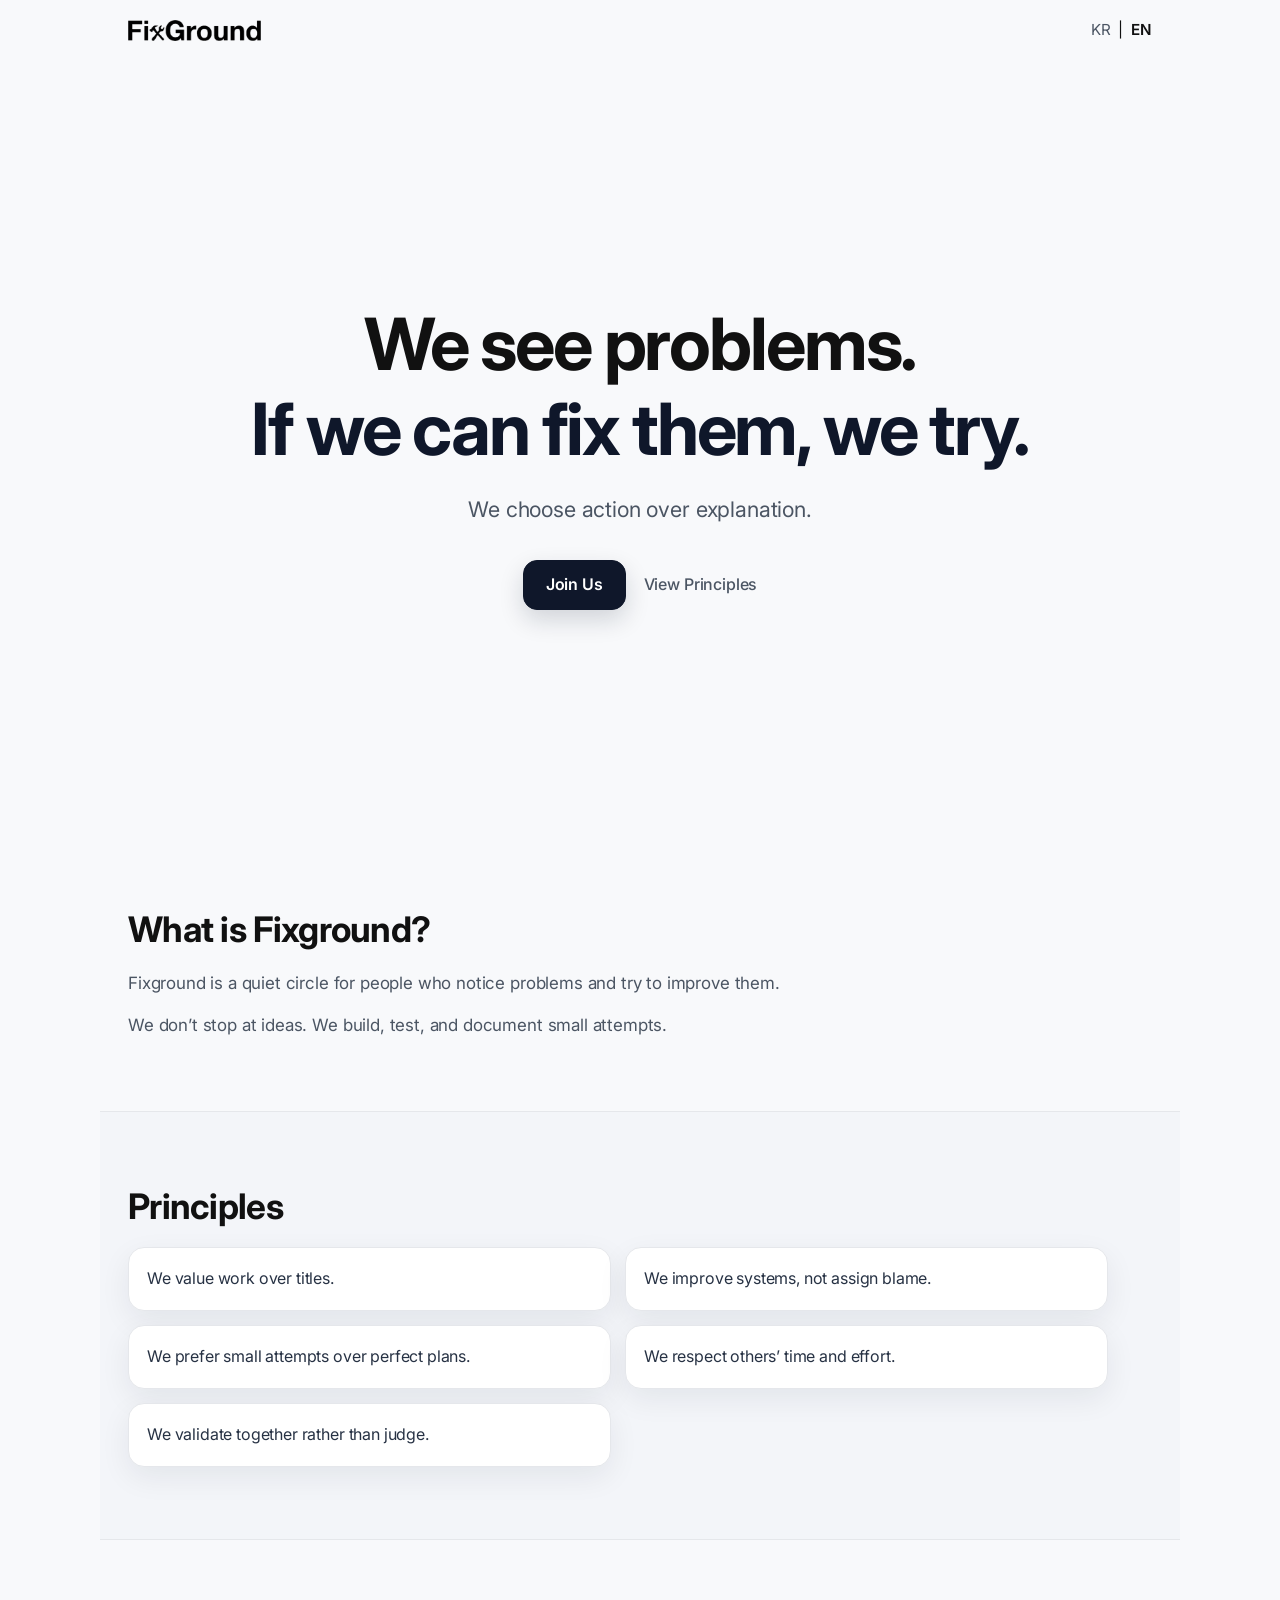
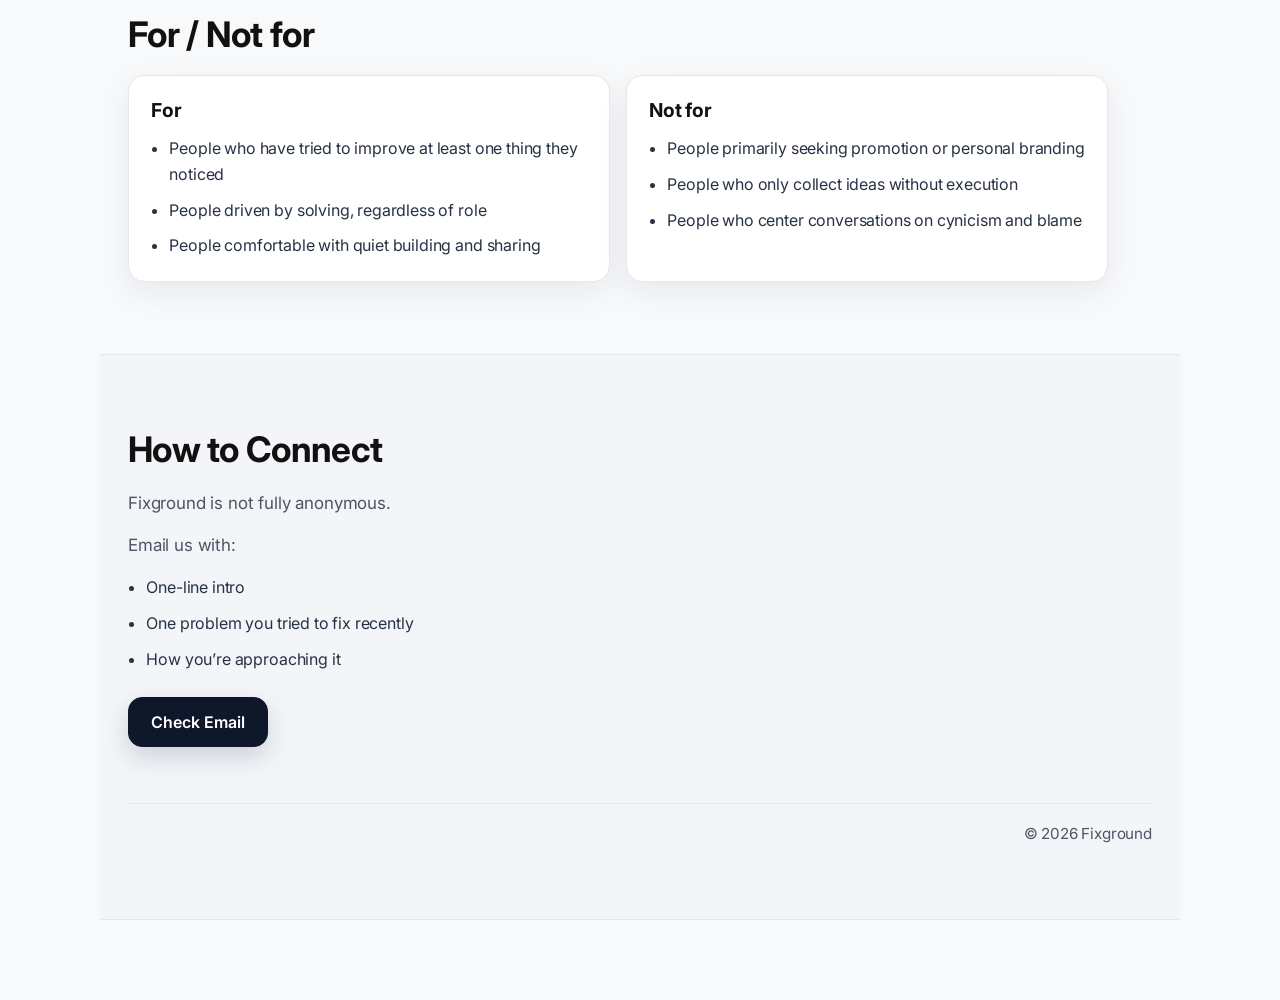
==== en/index.html @ d7d4081b "update page" ====
<!doctype html>
<html lang="en">
<head>
  <meta charset="UTF-8" />
  <meta name="viewport" content="width=device-width, initial-scale=1.0" />
  <meta name="description" content="Fixground is a quiet circle for people who notice problems and try to improve them." />
  <title>Fixground</title>
  <link rel="icon" href="../assets/favicon.ico" type="image/x-icon" />
  <link rel="preconnect" href="https://fonts.googleapis.com" />
  <link rel="preconnect" href="https://fonts.gstatic.com" crossorigin />
  <link href="https://fonts.googleapis.com/css2?family=Inter:wght@400;500;600;700&display=swap" rel="stylesheet" />
  <link rel="stylesheet" href="../assets/styles.css" />
</head>
<body id="top">
  <header class="site-header">
    <div class="header-inner">
      <a class="logo-link" href="#top" data-scroll-top aria-label="Back to top">
        <img class="logo-image" src="../assets/fixground-logo.png" alt="Fixground" />
      </a>
      <nav class="lang-switch" aria-label="Language Switch">
        <a href="../kr/index.html">KR</a>
        <span aria-hidden="true">|</span>
        <a href="./index.html" aria-current="page">EN</a>
      </nav>
    </div>
  </header>

  <main class="main">
    <section class="hero" data-reveal-group>
      <div class="hero-inner">
        <h1 class="hero-title hero-seq">We see problems.<br /><span class="strong">If we can fix them, we try.</span></h1>
        <p class="hero-subtitle hero-seq">We choose action over explanation.</p>
        <div class="hero-actions hero-seq">
          <a class="btn-primary" href="#connect">Join Us</a>
          <a class="link-secondary" href="#principles">View Principles</a>
        </div>
      </div>
    </section>

    <section class="section" data-reveal-group>
      <div class="section-inner">
        <h2 class="section-title reveal">What is Fixground?</h2>
        <p class="text-block reveal">Fixground is a quiet circle for people who notice problems and try to improve them.</p>
        <p class="text-block reveal">We don’t stop at ideas. We build, test, and document small attempts.</p>
      </div>
    </section>

    <section class="section section-alt" id="principles" data-reveal-group>
      <div class="section-inner">
        <h2 class="section-title reveal">Principles</h2>
        <div class="card-grid">
          <article class="principle-card stagger-item">We value work over titles.</article>
          <article class="principle-card stagger-item">We improve systems, not assign blame.</article>
          <article class="principle-card stagger-item">We prefer small attempts over perfect plans.</article>
          <article class="principle-card stagger-item">We respect others’ time and effort.</article>
          <article class="principle-card stagger-item">We validate together rather than judge.</article>
        </div>
      </div>
    </section>

    <section class="section" data-reveal-group>
      <div class="section-inner">
        <h2 class="section-title reveal">For / Not for</h2>
        <div class="split-grid">
          <article class="panel stagger-item">
            <h3 class="panel-title">For</h3>
            <ul class="list">
              <li>People who have tried to improve at least one thing they noticed</li>
              <li>People driven by solving, regardless of role</li>
              <li>People comfortable with quiet building and sharing</li>
            </ul>
          </article>
          <article class="panel stagger-item">
            <h3 class="panel-title">Not for</h3>
            <ul class="list">
              <li>People primarily seeking promotion or personal branding</li>
              <li>People who only collect ideas without execution</li>
              <li>People who center conversations on cynicism and blame</li>
            </ul>
          </article>
        </div>
      </div>
    </section>

    <section class="section section-alt" id="connect" data-reveal-group>
      <div class="section-inner">
        <h2 class="section-title reveal">How to Connect</h2>
        <p class="text-block reveal">Fixground is not fully anonymous.</p>
        <p class="text-block reveal">Email us with:</p>
        <ul class="list" style="margin-top: 16px;">
          <li class="stagger-item">One-line intro</li>
          <li class="stagger-item">One problem you tried to fix recently</li>
          <li class="stagger-item">How you’re approaching it</li>
        </ul>
        <div class="connect-cta reveal">
          <button class="btn-primary" type="button" data-copy-email="dev.bearabbit@gmail.com" data-copy-default="Check Email" data-copy-success="Copied Email">Check Email</button>
        </div>
      </div>
      <footer class="footer reveal">© <span data-year></span> Fixground</footer>
    </section>
  </main>

  <script src="../assets/main.js"></script>
</body>
</html>
---- assets/styles.css ----
:root {
  --bg: #f8f9fb;
  --bg-soft: #f3f5f9;
  --surface: #ffffff;
  --surface-soft: #f7f8fc;
  --text: #111111;
  --muted: #4b5563;
  --accent: #0f172a;
  --line: #e5e7eb;
  --radius: 16px;
  --shadow-soft: 0 10px 30px rgba(15, 23, 42, 0.07);
  --shadow-hover: 0 16px 40px rgba(15, 23, 42, 0.12);
  --easing: cubic-bezier(0.22, 1, 0.36, 1);
}

* {
  box-sizing: border-box;
}

html {
  scroll-behavior: smooth;
}

html,
body {
  margin: 0;
  padding: 0;
  min-height: 100%;
  background: var(--bg);
  color: var(--text);
}

body {
  font-family: "Pretendard", "Inter", "Noto Sans KR", "Apple SD Gothic Neo", "Segoe UI", sans-serif;
  font-size: 16px;
  line-height: 1.62;
  letter-spacing: -0.01em;
  text-rendering: optimizeLegibility;
  position: relative;
  overflow-x: clip;
}

body::before,
body::after {
  content: "";
  position: fixed;
  z-index: -1;
  width: 420px;
  height: 420px;
  border-radius: 999px;
  background: radial-gradient(circle, rgba(30, 41, 59, 0.09) 0%, rgba(30, 41, 59, 0) 70%);
  filter: blur(8px);
  pointer-events: none;
  transition: transform 500ms var(--easing);
}

body::before {
  top: -120px;
  left: -120px;
}

body::after {
  right: -120px;
  bottom: -120px;
}

body.is-scrolling::before {
  transform: translate3d(0, 12px, 0);
}

body.is-scrolling::after {
  transform: translate3d(0, -12px, 0);
}

a {
  color: var(--accent);
  text-decoration-thickness: 1px;
  text-underline-offset: 0.14em;
}

a:focus-visible,
button:focus-visible {
  outline: 2px solid var(--accent);
  outline-offset: 2px;
}

.site-header {
  position: sticky;
  top: 0;
  z-index: 50;
  border-bottom: 1px solid transparent;
  transition: background-color 250ms ease, border-color 250ms ease, backdrop-filter 250ms ease;
}

.site-header.is-scrolled {
  background: rgba(248, 249, 251, 0.75);
  backdrop-filter: blur(12px);
  border-bottom-color: rgba(229, 231, 235, 0.9);
}

.header-inner {
  height: 60px;
  max-width: 1080px;
  margin: 0 auto;
  padding: 0 28px;
  display: flex;
  align-items: center;
  justify-content: space-between;
}

.logo-link {
  display: inline-flex;
  align-items: center;
  color: var(--text);
  text-decoration: none;
}

.logo-image {
  display: block;
  height: 21px;
  width: auto;
}

.lang-switch {
  display: inline-flex;
  align-items: center;
  gap: 8px;
  font-size: 0.95rem;
}

.lang-switch a {
  color: var(--muted);
  text-decoration: none;
  transition: color 180ms ease;
}

.lang-switch a:hover {
  color: var(--text);
}

.lang-switch a[aria-current="page"] {
  color: var(--text);
  font-weight: 600;
}

.main {
  max-width: 1080px;
  margin: 0 auto;
  padding: 0 28px 80px;
}

.hero {
  min-height: min(86vh, 840px);
  display: flex;
  align-items: center;
  justify-content: center;
  text-align: center;
  padding: 80px 0 64px;
}

.hero-inner {
  max-width: 860px;
}

.hero-title {
  margin: 0;
  font-size: clamp(2.1rem, 6.2vw, 4.5rem);
  line-height: 1.18;
  letter-spacing: -0.03em;
  font-weight: 700;
}

.hero-title .strong {
  color: var(--accent);
}

.hero-subtitle {
  margin: 20px auto 0;
  max-width: 620px;
  font-size: clamp(1.02rem, 2.4vw, 1.34rem);
  color: var(--muted);
}

.hero-actions {
  margin-top: 34px;
  display: inline-flex;
  align-items: center;
  gap: 18px;
  flex-wrap: wrap;
  justify-content: center;
}

.btn-primary {
  display: inline-flex;
  align-items: center;
  justify-content: center;
  min-height: 50px;
  padding: 0 22px;
  border: 1px solid var(--accent);
  background: var(--accent);
  color: #ffffff;
  border-radius: 14px;
  text-decoration: none;
  font-weight: 600;
  font-family: inherit;
  font-size: 1rem;
  cursor: pointer;
  box-shadow: 0 10px 24px rgba(15, 23, 42, 0.16);
  transition: transform 220ms ease, box-shadow 220ms ease, filter 220ms ease;
}

.btn-primary:hover {
  transform: scale(1.03);
  box-shadow: 0 14px 28px rgba(15, 23, 42, 0.22);
  text-decoration: none;
}

.link-secondary {
  color: var(--muted);
  text-decoration: none;
  position: relative;
  font-weight: 500;
}

.link-secondary::after {
  content: "";
  position: absolute;
  left: 0;
  bottom: -3px;
  width: 100%;
  height: 1px;
  background: var(--accent);
  transform: scaleX(0);
  transform-origin: left;
  transition: transform 200ms ease;
}

.link-secondary:hover {
  color: var(--text);
}

.link-secondary:hover::after {
  transform: scaleX(1);
}

.section {
  padding: 72px 0;
}

.section-alt {
  background: var(--bg-soft);
  margin: 0 -28px;
  padding: 72px 28px;
  border-top: 1px solid var(--line);
  border-bottom: 1px solid var(--line);
}

.section-inner {
  max-width: 980px;
}

.section-title {
  margin: 0 0 18px;
  font-size: clamp(1.6rem, 3.4vw, 2.2rem);
  line-height: 1.28;
  font-weight: 700;
  letter-spacing: -0.02em;
}

.text-block {
  margin: 0;
  max-width: 74ch;
  font-size: 1.06rem;
  color: var(--muted);
}

.text-block + .text-block {
  margin-top: 14px;
}

.card-grid {
  display: grid;
  grid-template-columns: repeat(2, minmax(0, 1fr));
  gap: 14px;
}

.principle-card {
  border: 1px solid var(--line);
  background: var(--surface);
  border-radius: 16px;
  padding: 18px;
  font-size: 1rem;
  color: #273244;
  box-shadow: var(--shadow-soft);
  transition: transform 220ms ease, box-shadow 220ms ease;
}

.principle-card:hover {
  transform: translateY(-4px);
  box-shadow: var(--shadow-hover);
}

.split-grid {
  display: grid;
  grid-template-columns: 1fr 1fr;
  gap: 16px;
}

.panel {
  border: 1px solid var(--line);
  background: var(--surface);
  border-radius: 16px;
  padding: 22px;
  box-shadow: var(--shadow-soft);
}

.panel-title {
  margin: 0 0 12px;
  font-size: 1.2rem;
  line-height: 1.35;
  font-weight: 700;
  letter-spacing: -0.01em;
}

.list {
  margin: 0;
  padding-left: 1.15rem;
  color: #273244;
}

.list li + li {
  margin-top: 10px;
}

.connect-cta {
  margin-top: 24px;
}

.contact-link {
  display: inline-block;
  margin-top: 10px;
  font-size: clamp(1.4rem, 3vw, 2rem);
  font-weight: 700;
  letter-spacing: -0.02em;
}

.footer {
  margin-top: 56px;
  padding-top: 18px;
  border-top: 1px solid var(--line);
  color: var(--muted);
  font-size: 0.95rem;
  text-align: right;
}

.reveal,
.stagger-item,
.hero-seq {
  opacity: 0;
  transform: translateY(12px);
}

.is-visible {
  opacity: 1;
  transform: translateY(0);
  transition: opacity 700ms var(--easing), transform 700ms var(--easing);
}

.hero-seq.is-visible {
  transition-duration: 760ms;
}

@media (max-width: 920px) {
  .header-inner,
  .main {
    padding-left: 22px;
    padding-right: 22px;
  }

  .section-alt {
    margin-left: -22px;
    margin-right: -22px;
    padding-left: 22px;
    padding-right: 22px;
  }

  .hero {
    min-height: 76vh;
    padding-top: 64px;
    padding-bottom: 52px;
  }

  .section {
    padding: 58px 0;
  }

  .section-alt {
    padding-top: 58px;
    padding-bottom: 58px;
  }

  .card-grid,
  .split-grid {
    grid-template-columns: 1fr;
  }
}

@media (max-width: 560px) {
  .header-inner,
  .main {
    padding-left: 16px;
    padding-right: 16px;
  }

  .section-alt {
    margin-left: -16px;
    margin-right: -16px;
    padding-left: 16px;
    padding-right: 16px;
  }

  .hero-title {
    line-height: 1.24;
  }

  .logo-image {
    height: 18px;
  }

  .btn-primary {
    width: 100%;
  }

  .hero-actions {
    width: 100%;
    gap: 14px;
  }
}

@media (prefers-reduced-motion: reduce) {
  html {
    scroll-behavior: auto;
  }

  *,
  *::before,
  *::after {
    animation: none !important;
    transition-duration: 1ms !important;
    transition-delay: 0ms !important;
    scroll-behavior: auto !important;
  }

  .reveal,
  .stagger-item,
  .hero-seq {
    opacity: 1;
    transform: none;
  }
}
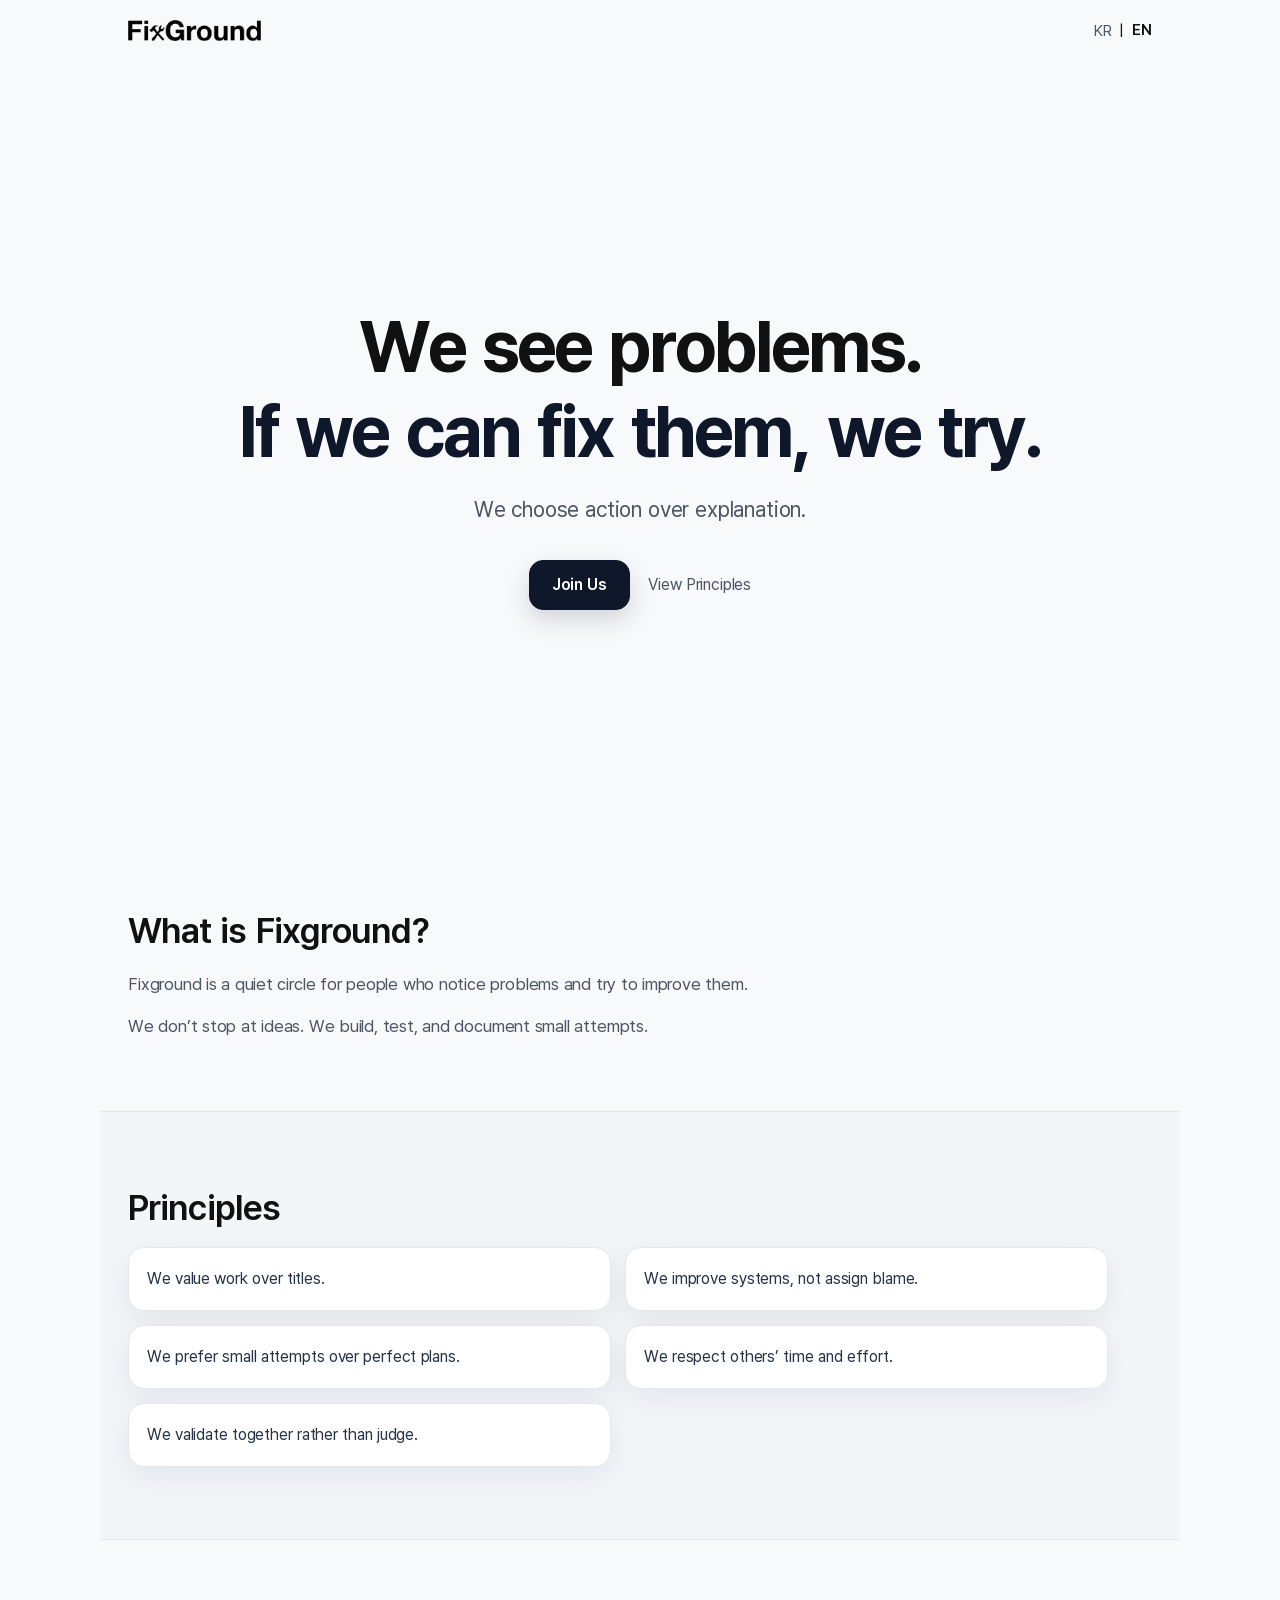
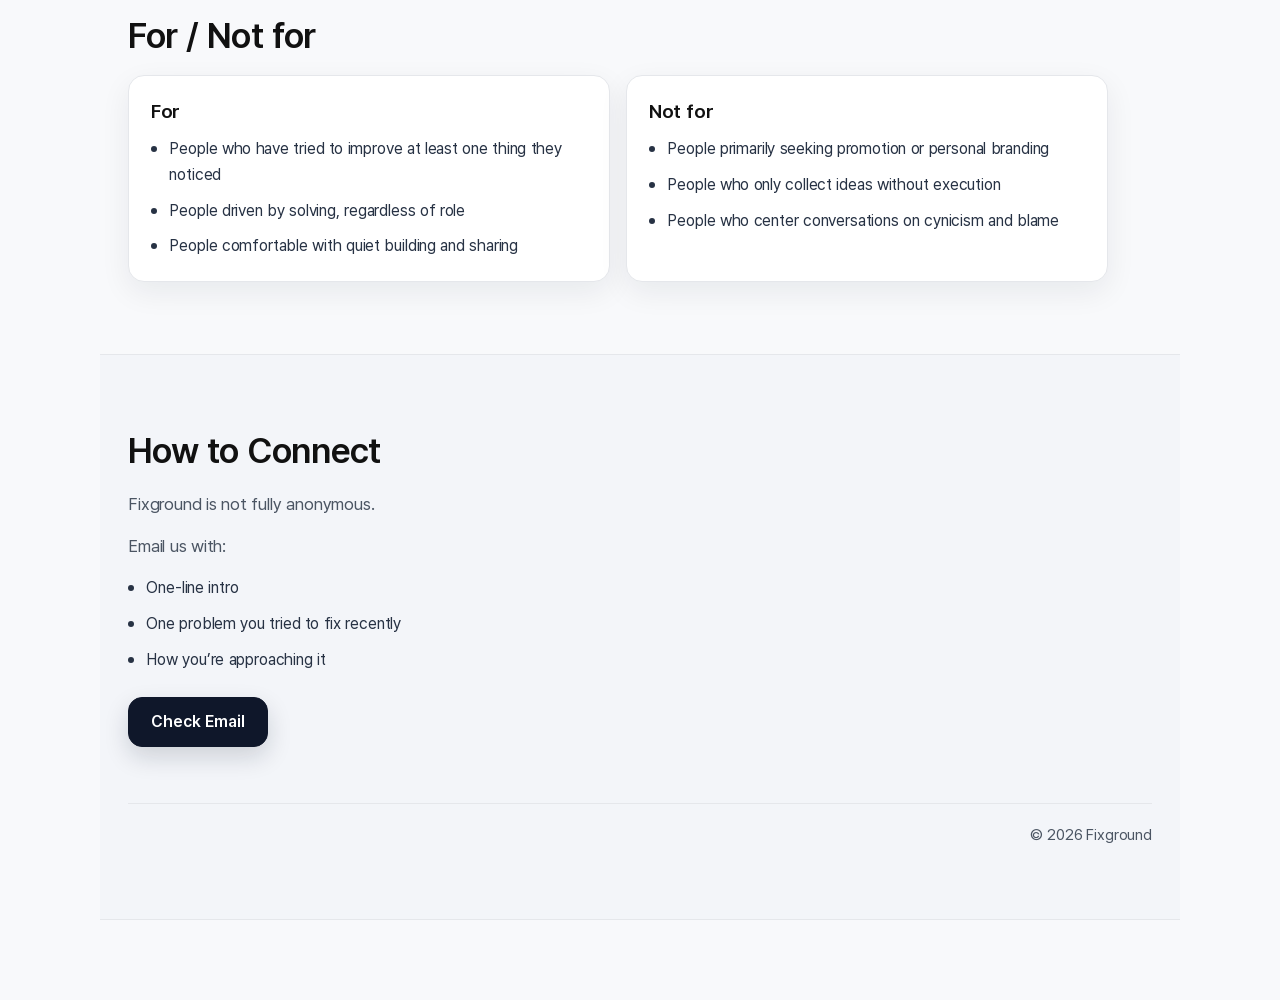
==== commit 1bf229c0: "update" ====
--- a/en/index.html
+++ b/en/index.html
@@ -6,9 +6,9 @@
   <meta name="description" content="Fixground is a quiet circle for people who notice problems and try to improve them." />
   <title>Fixground</title>
   <link rel="icon" href="../assets/favicon.ico" type="image/x-icon" />
-  <link rel="preconnect" href="https://fonts.googleapis.com" />
-  <link rel="preconnect" href="https://fonts.gstatic.com" crossorigin />
-  <link href="https://fonts.googleapis.com/css2?family=Inter:wght@400;500;600;700&display=swap" rel="stylesheet" />
+  <link rel="preload" href="../assets/Pretendard-Regular.woff2" as="font" type="font/woff2" crossorigin />
+  <link rel="preload" href="../assets/Pretendard-SemiBold.woff2" as="font" type="font/woff2" crossorigin />
+  <link rel="preload" href="../assets/Pretendard-Bold.woff2" as="font" type="font/woff2" crossorigin />
   <link rel="stylesheet" href="../assets/styles.css" />
 </head>
 <body id="top">
--- a/assets/styles.css
+++ b/assets/styles.css
@@ -1,3 +1,27 @@
+@font-face {
+  font-family: "Pretendard";
+  src: url("./Pretendard-Regular.woff2") format("woff2");
+  font-weight: 400;
+  font-style: normal;
+  font-display: swap;
+}
+
+@font-face {
+  font-family: "Pretendard";
+  src: url("./Pretendard-SemiBold.woff2") format("woff2");
+  font-weight: 600;
+  font-style: normal;
+  font-display: swap;
+}
+
+@font-face {
+  font-family: "Pretendard";
+  src: url("./Pretendard-Bold.woff2") format("woff2");
+  font-weight: 700;
+  font-style: normal;
+  font-display: swap;
+}
+
 :root {
   --bg: #f8f9fb;
   --bg-soft: #f3f5f9;
@@ -166,7 +190,7 @@
   margin: 0;
   font-size: clamp(2.1rem, 6.2vw, 4.5rem);
   line-height: 1.18;
-  letter-spacing: -0.03em;
+  letter-spacing: -0.04em;
   font-weight: 700;
 }
 
@@ -263,8 +287,8 @@
   margin: 0 0 18px;
   font-size: clamp(1.6rem, 3.4vw, 2.2rem);
   line-height: 1.28;
-  font-weight: 700;
-  letter-spacing: -0.02em;
+  font-weight: 600;
+  letter-spacing: -0.025em;
 }
 
 .text-block {
@@ -318,8 +342,8 @@
   margin: 0 0 12px;
   font-size: 1.2rem;
   line-height: 1.35;
-  font-weight: 700;
-  letter-spacing: -0.01em;
+  font-weight: 600;
+  letter-spacing: -0.015em;
 }
 
 .list {
@@ -340,7 +364,7 @@
   display: inline-block;
   margin-top: 10px;
   font-size: clamp(1.4rem, 3vw, 2rem);
-  font-weight: 700;
+  font-weight: 600;
   letter-spacing: -0.02em;
 }
 
